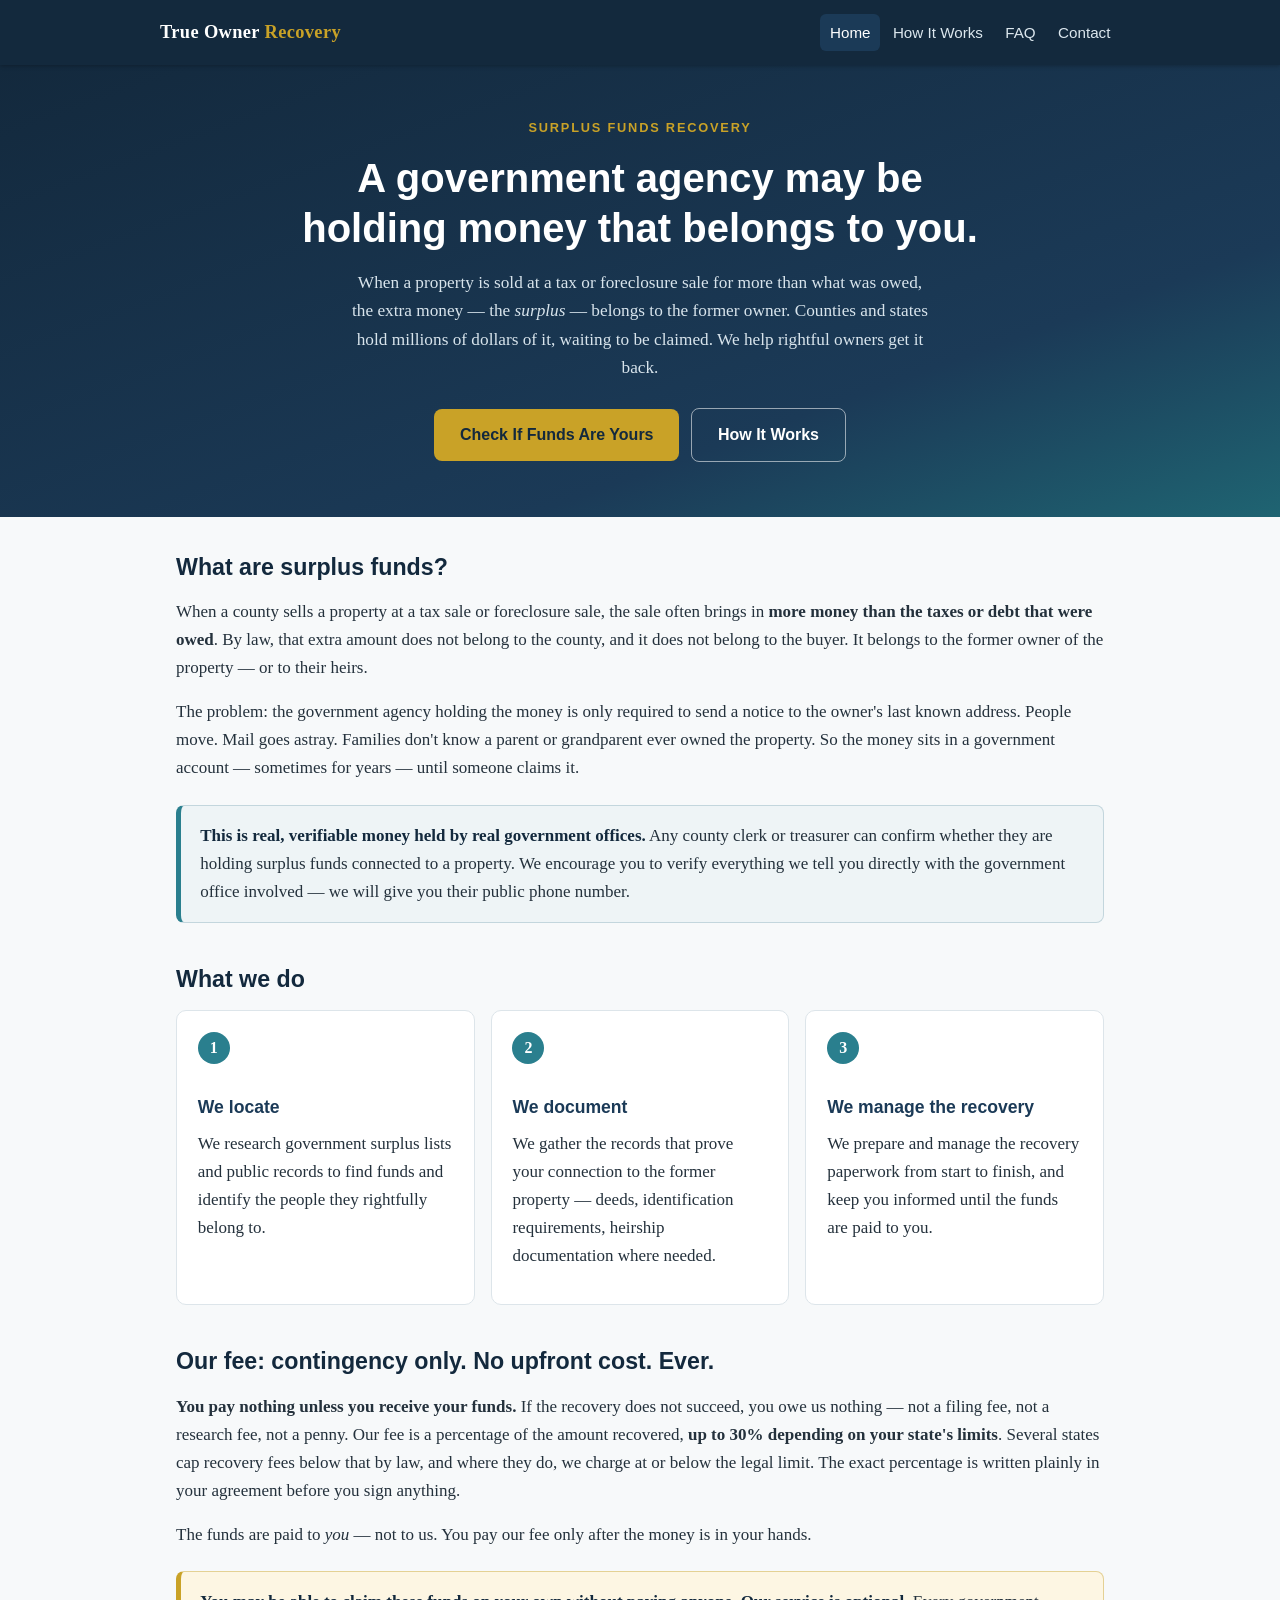
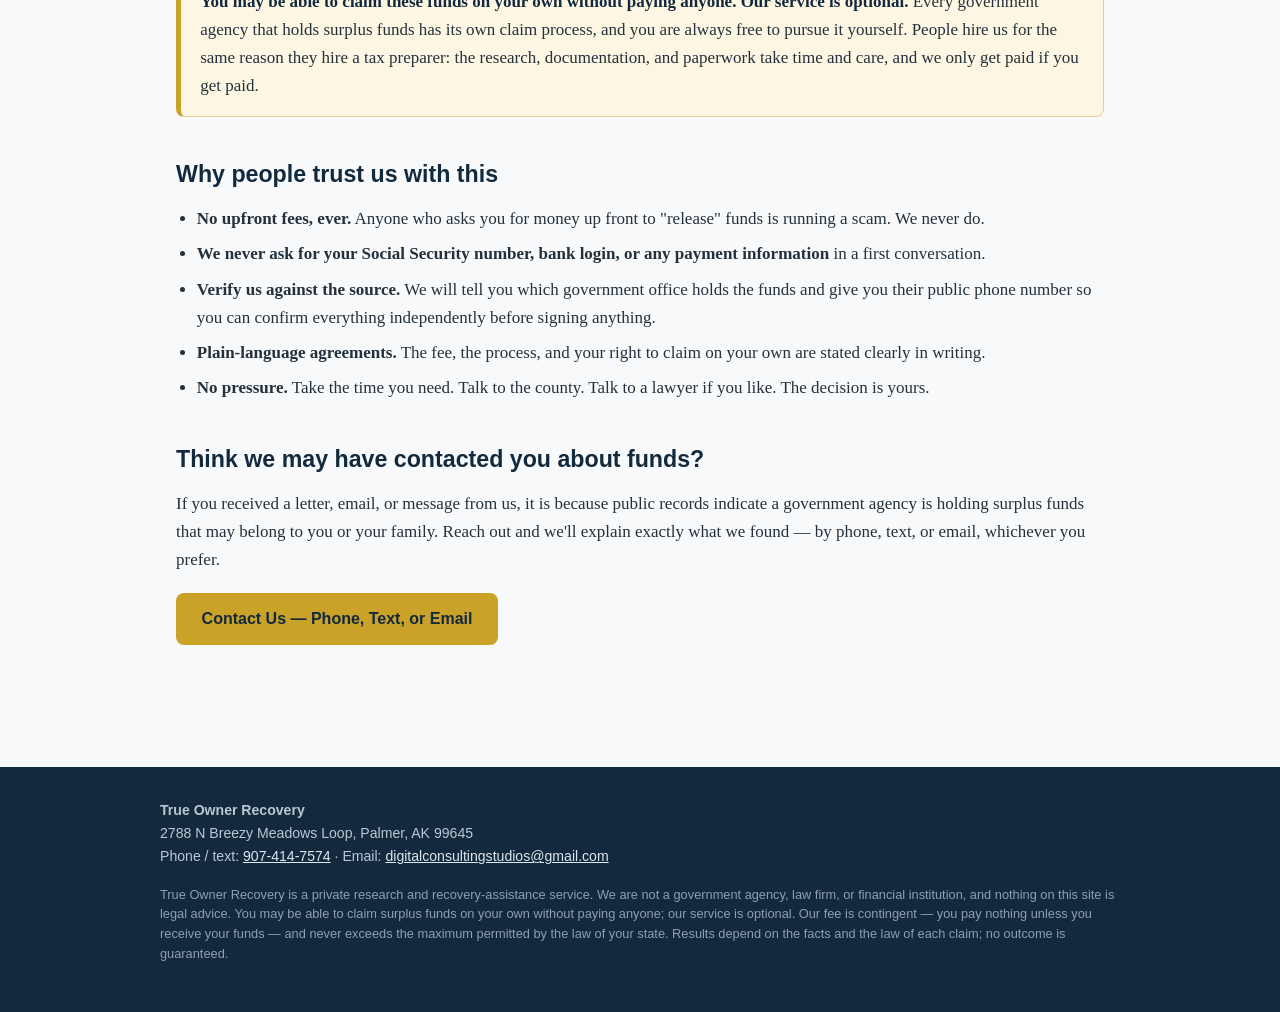
==== index.html @ d7da0752 "True Owner Recovery - initial site" ====
<!DOCTYPE html>
<html lang="en">
<head>
<meta charset="UTF-8">
<meta name="viewport" content="width=device-width, initial-scale=1.0">
<title>True Owner Recovery — Government-Held Surplus Funds, Returned to Their True Owners</title>
<meta name="description" content="Government agencies may be holding surplus funds from the sale of your former property. We locate, document, and manage the recovery paperwork. No upfront cost — you pay nothing unless you receive your funds.">
<link rel="stylesheet" href="styles.css">
</head>
<body>

<header class="site">
  <div class="nav-inner">
    <a class="logo" href="index.html">True Owner <span>Recovery</span></a>
    <nav class="main" aria-label="Main navigation">
      <a href="index.html" aria-current="page">Home</a>
      <a href="how-it-works.html">How It Works</a>
      <a href="faq.html">FAQ</a>
      <a href="contact.html">Contact</a>
    </nav>
  </div>
</header>

<div class="hero">
  <div class="inner">
    <span class="eyebrow">Surplus Funds Recovery</span>
    <h1>A government agency may be holding money that belongs to you.</h1>
    <p class="lead">When a property is sold at a tax or foreclosure sale for more than
    what was owed, the extra money — the <em>surplus</em> — belongs to the former owner.
    Counties and states hold millions of dollars of it, waiting to be claimed. We help
    rightful owners get it back.</p>
    <a class="btn" href="contact.html">Check If Funds Are Yours</a>
    <a class="btn ghost" href="how-it-works.html">How It Works</a>
  </div>
</div>

<main>
  <section>
    <h2>What are surplus funds?</h2>
    <p>When a county sells a property at a tax sale or foreclosure sale, the sale often
    brings in <strong>more money than the taxes or debt that were owed</strong>. By law,
    that extra amount does not belong to the county, and it does not belong to the buyer.
    It belongs to the former owner of the property — or to their heirs.</p>
    <p>The problem: the government agency holding the money is only required to send a
    notice to the owner's last known address. People move. Mail goes astray. Families
    don't know a parent or grandparent ever owned the property. So the money sits in a
    government account — sometimes for years — until someone claims it.</p>
    <div class="notice plain">
      <strong>This is real, verifiable money held by real government offices.</strong>
      Any county clerk or treasurer can confirm whether they are holding surplus funds
      connected to a property. We encourage you to verify everything we tell you directly
      with the government office involved — we will give you their public phone number.
    </div>
  </section>

  <section>
    <h2>What we do</h2>
    <div class="cards three">
      <div class="card">
        <span class="step-num">1</span>
        <h3>We locate</h3>
        <p>We research government surplus lists and public records to find funds and
        identify the people they rightfully belong to.</p>
      </div>
      <div class="card">
        <span class="step-num">2</span>
        <h3>We document</h3>
        <p>We gather the records that prove your connection to the former property —
        deeds, identification requirements, heirship documentation where needed.</p>
      </div>
      <div class="card">
        <span class="step-num">3</span>
        <h3>We manage the recovery</h3>
        <p>We prepare and manage the recovery paperwork from start to finish, and keep
        you informed until the funds are paid to you.</p>
      </div>
    </div>
  </section>

  <section>
    <h2>Our fee: contingency only. No upfront cost. Ever.</h2>
    <p><strong>You pay nothing unless you receive your funds.</strong> If the recovery
    does not succeed, you owe us nothing — not a filing fee, not a research fee, not a
    penny. Our fee is a percentage of the amount recovered, <strong>up to 30% depending
    on your state's limits</strong>. Several states cap recovery fees below that by law,
    and where they do, we charge at or below the legal limit. The exact percentage is
    written plainly in your agreement before you sign anything.</p>
    <p>The funds are paid to <em>you</em> — not to us. You pay our fee only after the
    money is in your hands.</p>
    <div class="notice">
      <strong>You may be able to claim these funds on your own without paying anyone.
      Our service is optional.</strong> Every government agency that holds surplus funds
      has its own claim process, and you are always free to pursue it yourself. People
      hire us for the same reason they hire a tax preparer: the research, documentation,
      and paperwork take time and care, and we only get paid if you get paid.
    </div>
  </section>

  <section>
    <h2>Why people trust us with this</h2>
    <ul>
      <li><strong>No upfront fees, ever.</strong> Anyone who asks you for money up front
      to "release" funds is running a scam. We never do.</li>
      <li><strong>We never ask for your Social Security number, bank login, or any payment
      information</strong> in a first conversation.</li>
      <li><strong>Verify us against the source.</strong> We will tell you which government
      office holds the funds and give you their public phone number so you can confirm
      everything independently before signing anything.</li>
      <li><strong>Plain-language agreements.</strong> The fee, the process, and your right
      to claim on your own are stated clearly in writing.</li>
      <li><strong>No pressure.</strong> Take the time you need. Talk to the county. Talk
      to a lawyer if you like. The decision is yours.</li>
    </ul>
  </section>

  <section>
    <h2>Think we may have contacted you about funds?</h2>
    <p>If you received a letter, email, or message from us, it is because public records
    indicate a government agency is holding surplus funds that may belong to you or your
    family. Reach out and we'll explain exactly what we found — by phone, text, or email,
    whichever you prefer.</p>
    <p style="margin-top:1.2rem">
      <a class="btn" href="contact.html">Contact Us — Phone, Text, or Email</a>
    </p>
  </section>
</main>

<footer class="site">
  <div class="inner">
    <p><strong>True Owner Recovery</strong><br>
    2788 N Breezy Meadows Loop, Palmer, AK 99645<br>
    Phone / text: <a href="tel:+19074147574">907-414-7574</a> ·
    Email: <a href="mailto:digitalconsultingstudios@gmail.com">digitalconsultingstudios@gmail.com</a></p>
    <p class="fine">
      True Owner Recovery is a private research and recovery-assistance service. We are
      not a government agency, law firm, or financial institution, and nothing on this
      site is legal advice. You may be able to claim surplus funds on your own without
      paying anyone; our service is optional. Our fee is contingent — you pay nothing
      unless you receive your funds — and never exceeds the maximum permitted by the law
      of your state. Results depend on the facts and the law of each claim; no outcome
      is guaranteed.
    </p>
  </div>
</footer>

</body>
</html>
---- styles.css ----
/* True Owner Recovery — mobile-first stylesheet */
:root{
  --navy:#13293d;
  --navy-2:#1b3a57;
  --teal:#2a7f8e;
  --teal-dark:#1f6472;
  --gold:#c9a227;
  --ink:#24313c;
  --muted:#5b6b78;
  --bg:#f7f9fa;
  --card:#ffffff;
  --line:#dde5ea;
  --radius:10px;
}
*{box-sizing:border-box;margin:0;padding:0}
html{scroll-behavior:smooth}
body{
  font-family:Georgia,"Times New Roman",serif;
  color:var(--ink);
  background:var(--bg);
  line-height:1.65;
  font-size:17px;
}
h1,h2,h3,.btn,nav,.eyebrow,.badge,footer{
  font-family:-apple-system,BlinkMacSystemFont,"Segoe UI",Roboto,Helvetica,Arial,sans-serif;
}
img{max-width:100%}
a{color:var(--teal-dark)}

/* header / nav */
header.site{
  background:var(--navy);
  color:#fff;
  padding:0.9rem 1rem;
  position:sticky;top:0;z-index:20;
  box-shadow:0 1px 4px rgba(0,0,0,.25);
}
.nav-inner{max-width:960px;margin:0 auto;display:flex;flex-wrap:wrap;align-items:center;gap:.6rem 1.2rem;justify-content:space-between}
.logo{font-weight:700;font-size:1.15rem;color:#fff;text-decoration:none;letter-spacing:.02em}
.logo span{color:var(--gold)}
nav.main{display:flex;flex-wrap:wrap;gap:.2rem}
nav.main a{
  color:#dce7ee;text-decoration:none;font-size:.95rem;
  padding:.35rem .6rem;border-radius:6px;
}
nav.main a:hover,nav.main a[aria-current="page"]{background:var(--navy-2);color:#fff}

/* hero */
.hero{
  background:linear-gradient(160deg,var(--navy) 0%,var(--navy-2) 70%,var(--teal-dark) 100%);
  color:#fff;
  padding:3rem 1rem 3.4rem;
  text-align:center;
}
.hero .inner{max-width:720px;margin:0 auto}
.eyebrow{
  display:inline-block;font-size:.8rem;letter-spacing:.14em;text-transform:uppercase;
  color:var(--gold);font-weight:600;margin-bottom:.9rem;
}
.hero h1{font-size:1.9rem;line-height:1.25;margin-bottom:1rem;font-weight:700}
.hero p.lead{font-size:1.08rem;color:#d8e4ec;max-width:580px;margin:0 auto 1.6rem}
.btn{
  display:inline-block;background:var(--gold);color:var(--navy);
  font-weight:700;text-decoration:none;
  padding:.8rem 1.6rem;border-radius:8px;font-size:1rem;
  border:none;cursor:pointer;
}
.btn:hover{filter:brightness(1.07)}
.btn.ghost{background:transparent;color:#fff;border:1.5px solid rgba(255,255,255,.55);margin-left:.5rem}
.btn.ghost:hover{border-color:#fff;filter:none}

/* layout */
main{max-width:960px;margin:0 auto;padding:2.2rem 1rem 3rem}
section{margin-bottom:2.6rem}
h2{color:var(--navy);font-size:1.45rem;margin-bottom:1rem;line-height:1.3}
h3{color:var(--navy-2);font-size:1.1rem;margin:1.2rem 0 .5rem}
p{margin-bottom:1rem}
ul,ol{margin:0 0 1rem 1.3rem}
li{margin-bottom:.45rem}

.cards{display:grid;grid-template-columns:1fr;gap:1rem}
.card{
  background:var(--card);border:1px solid var(--line);border-radius:var(--radius);
  padding:1.3rem 1.3rem 1.1rem;
}
.card .step-num{
  display:inline-flex;align-items:center;justify-content:center;
  width:2rem;height:2rem;border-radius:50%;
  background:var(--teal);color:#fff;font-weight:700;font-size:1rem;
  font-family:inherit;margin-bottom:.6rem;
}

/* notice / disclaimer boxes */
.notice{
  background:#fdf6e3;border:1px solid #e4d194;border-left:5px solid var(--gold);
  border-radius:8px;padding:1rem 1.2rem;margin:1.4rem 0;
}
.notice strong{color:var(--navy)}
.notice.plain{background:#eef4f6;border-color:#c3d6dd;border-left-color:var(--teal)}

/* contact block */
.contact-grid{display:grid;grid-template-columns:1fr;gap:1rem;margin-top:1rem}
.contact-card{
  background:var(--card);border:1px solid var(--line);border-radius:var(--radius);
  padding:1.2rem;text-align:center;
}
.contact-card .label{font-size:.8rem;text-transform:uppercase;letter-spacing:.1em;color:var(--muted);font-family:-apple-system,"Segoe UI",sans-serif}
.contact-card .value{font-size:1.15rem;font-weight:700;color:var(--navy);word-break:break-word}
.contact-card .value a{color:var(--navy);text-decoration:none}
.contact-card .value a:hover{color:var(--teal-dark)}

/* FAQ */
details{
  background:var(--card);border:1px solid var(--line);border-radius:8px;
  padding:.9rem 1.1rem;margin-bottom:.7rem;
}
details summary{
  cursor:pointer;font-weight:700;color:var(--navy);
  font-family:-apple-system,"Segoe UI",sans-serif;font-size:1rem;
}
details[open] summary{margin-bottom:.6rem}

/* footer */
footer.site{
  background:var(--navy);color:#b9c8d3;font-size:.88rem;
  padding:2rem 1rem;margin-top:2rem;
}
footer.site .inner{max-width:960px;margin:0 auto}
footer.site a{color:#dce7ee}
footer.site .fine{margin-top:1rem;font-size:.8rem;color:#8da0ae;line-height:1.55}

@media(min-width:640px){
  .hero h1{font-size:2.5rem}
  .cards.three{grid-template-columns:repeat(3,1fr)}
  .cards.two{grid-template-columns:repeat(2,1fr)}
  .contact-grid{grid-template-columns:repeat(3,1fr)}
}
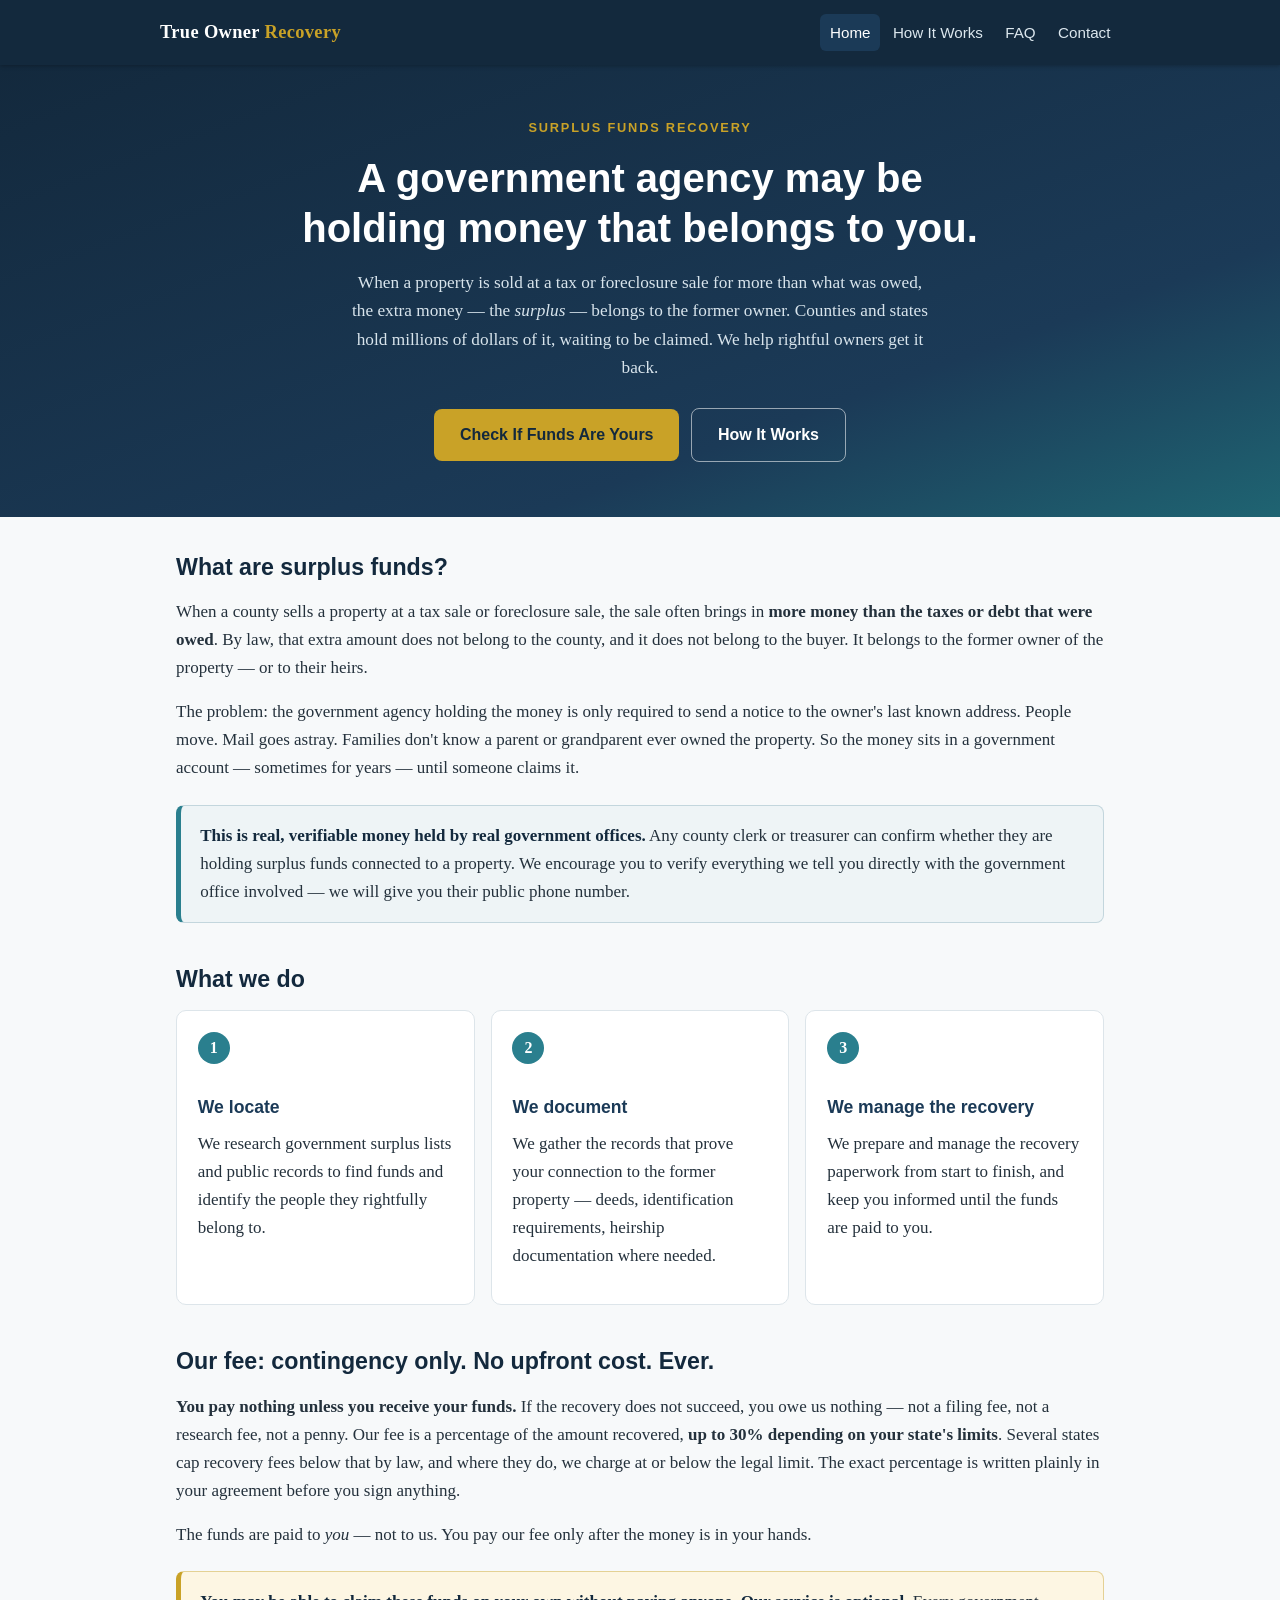
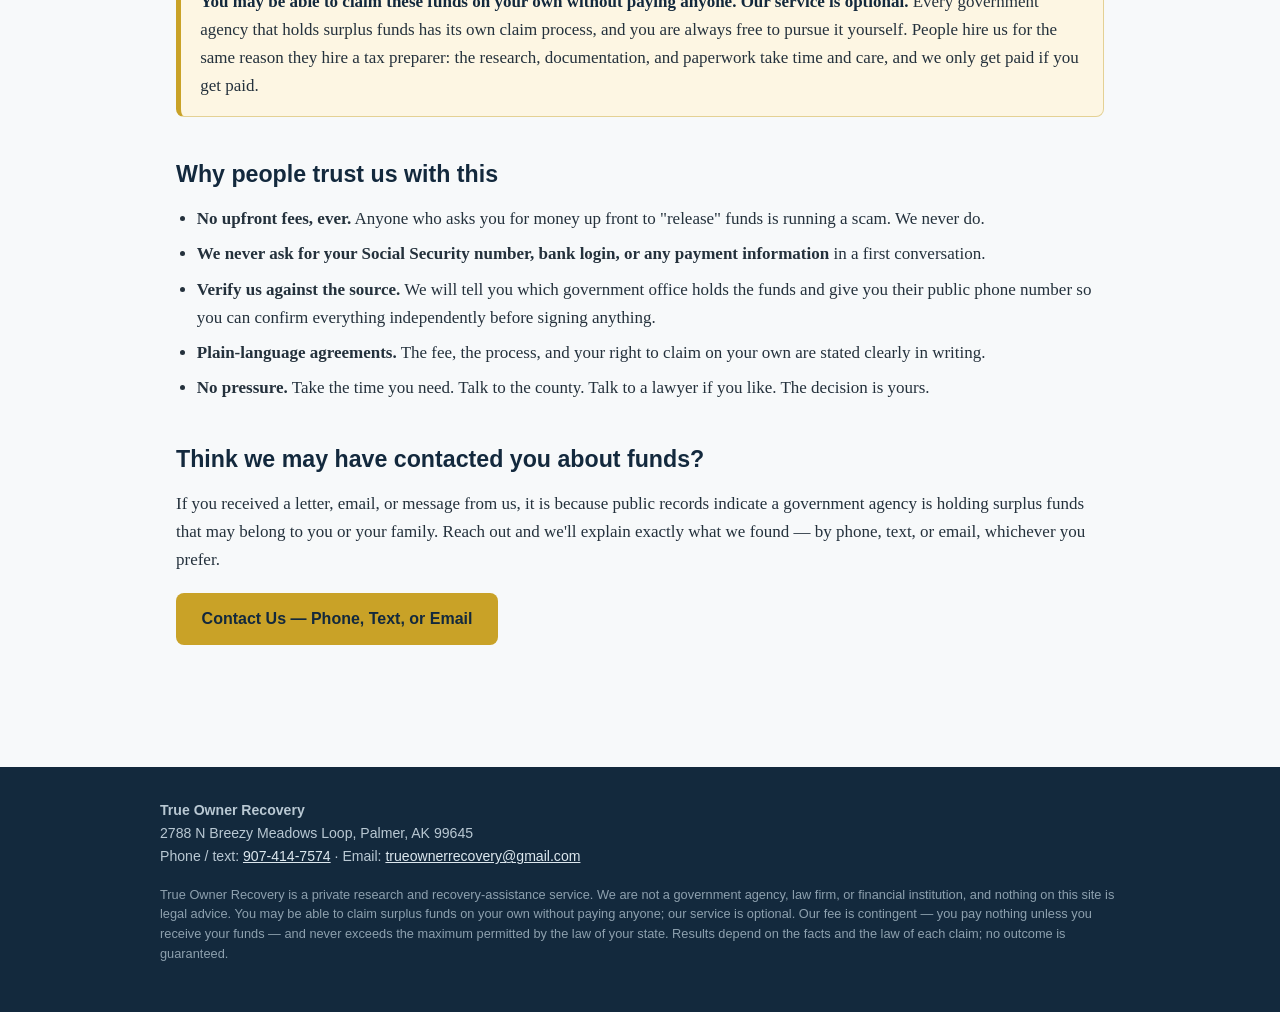
==== commit d4758bf6: "contact email -> trueownerrecovery@gmail.com" ====
--- a/index.html
+++ b/index.html
@@ -130,7 +130,7 @@
     <p><strong>True Owner Recovery</strong><br>
     2788 N Breezy Meadows Loop, Palmer, AK 99645<br>
     Phone / text: <a href="tel:+19074147574">907-414-7574</a> ·
-    Email: <a href="mailto:digitalconsultingstudios@gmail.com">digitalconsultingstudios@gmail.com</a></p>
+    Email: <a href="mailto:trueownerrecovery@gmail.com">trueownerrecovery@gmail.com</a></p>
     <p class="fine">
       True Owner Recovery is a private research and recovery-assistance service. We are
       not a government agency, law firm, or financial institution, and nothing on this
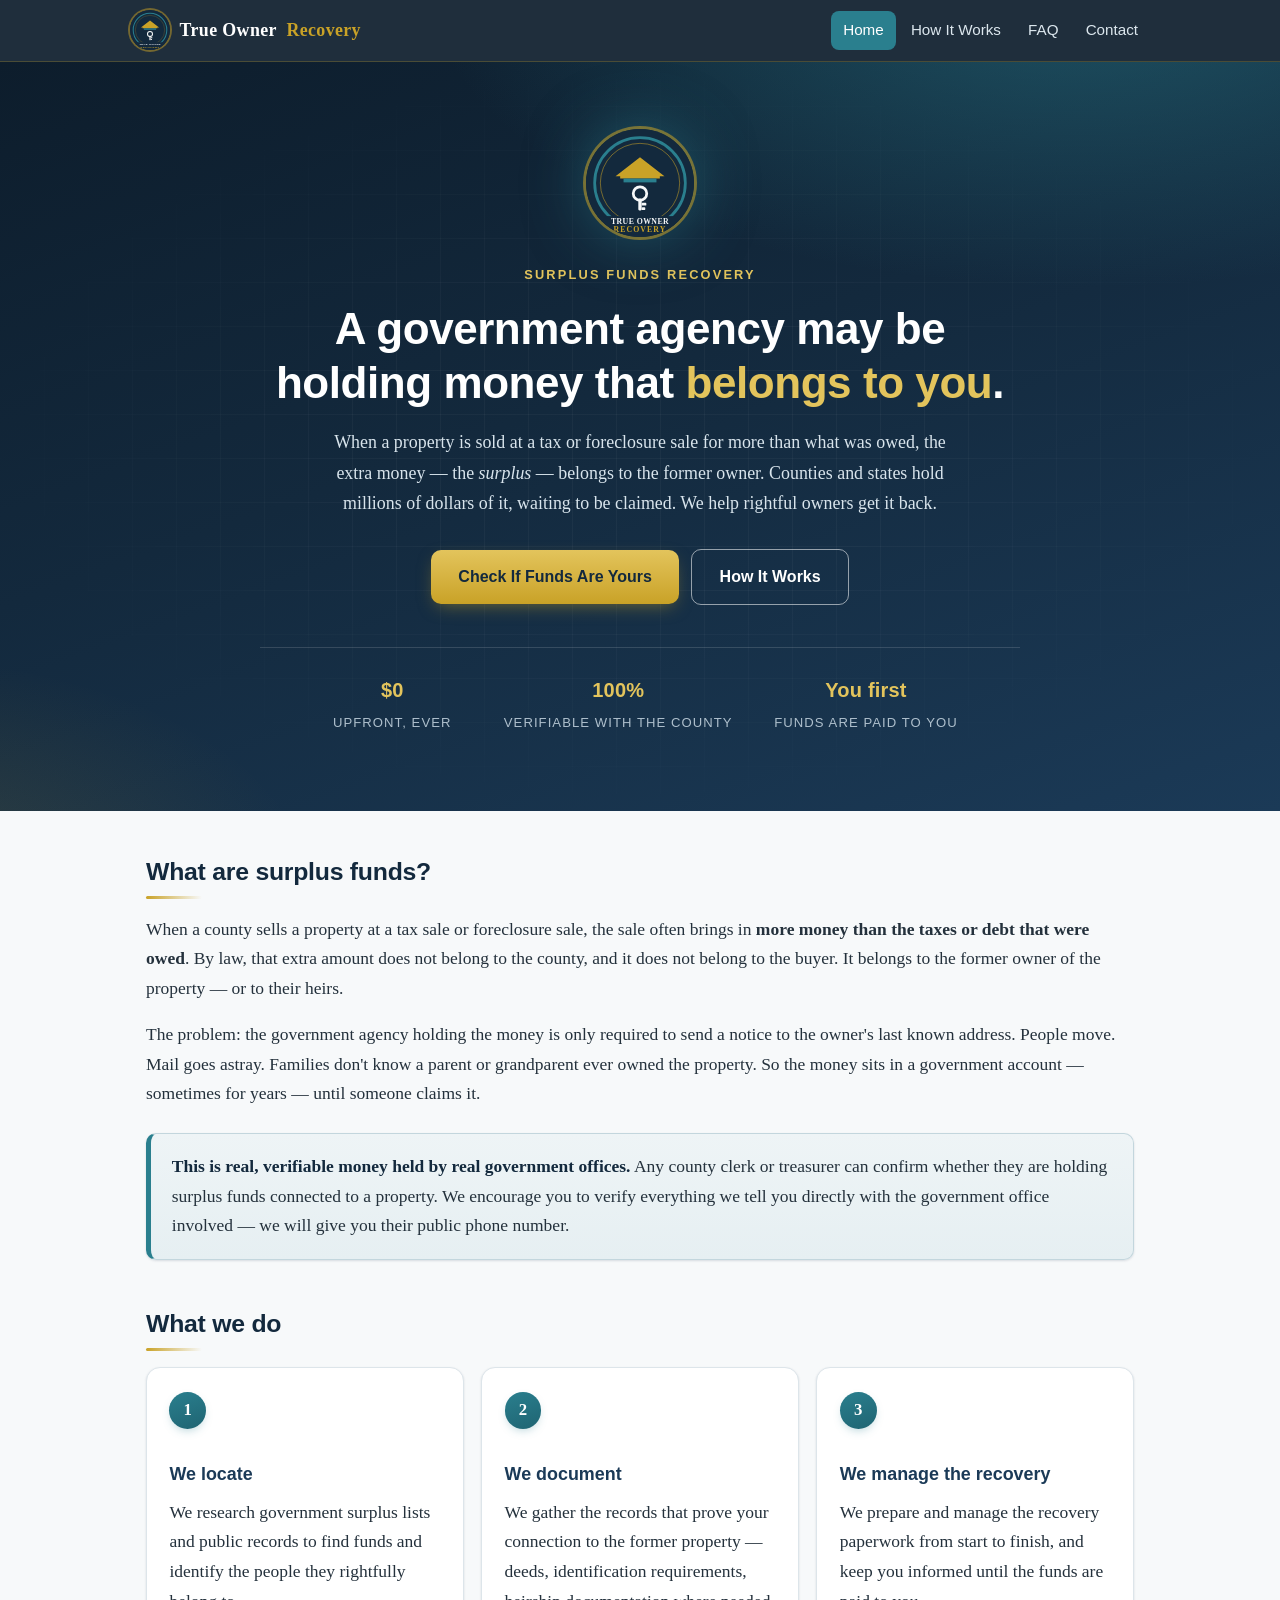
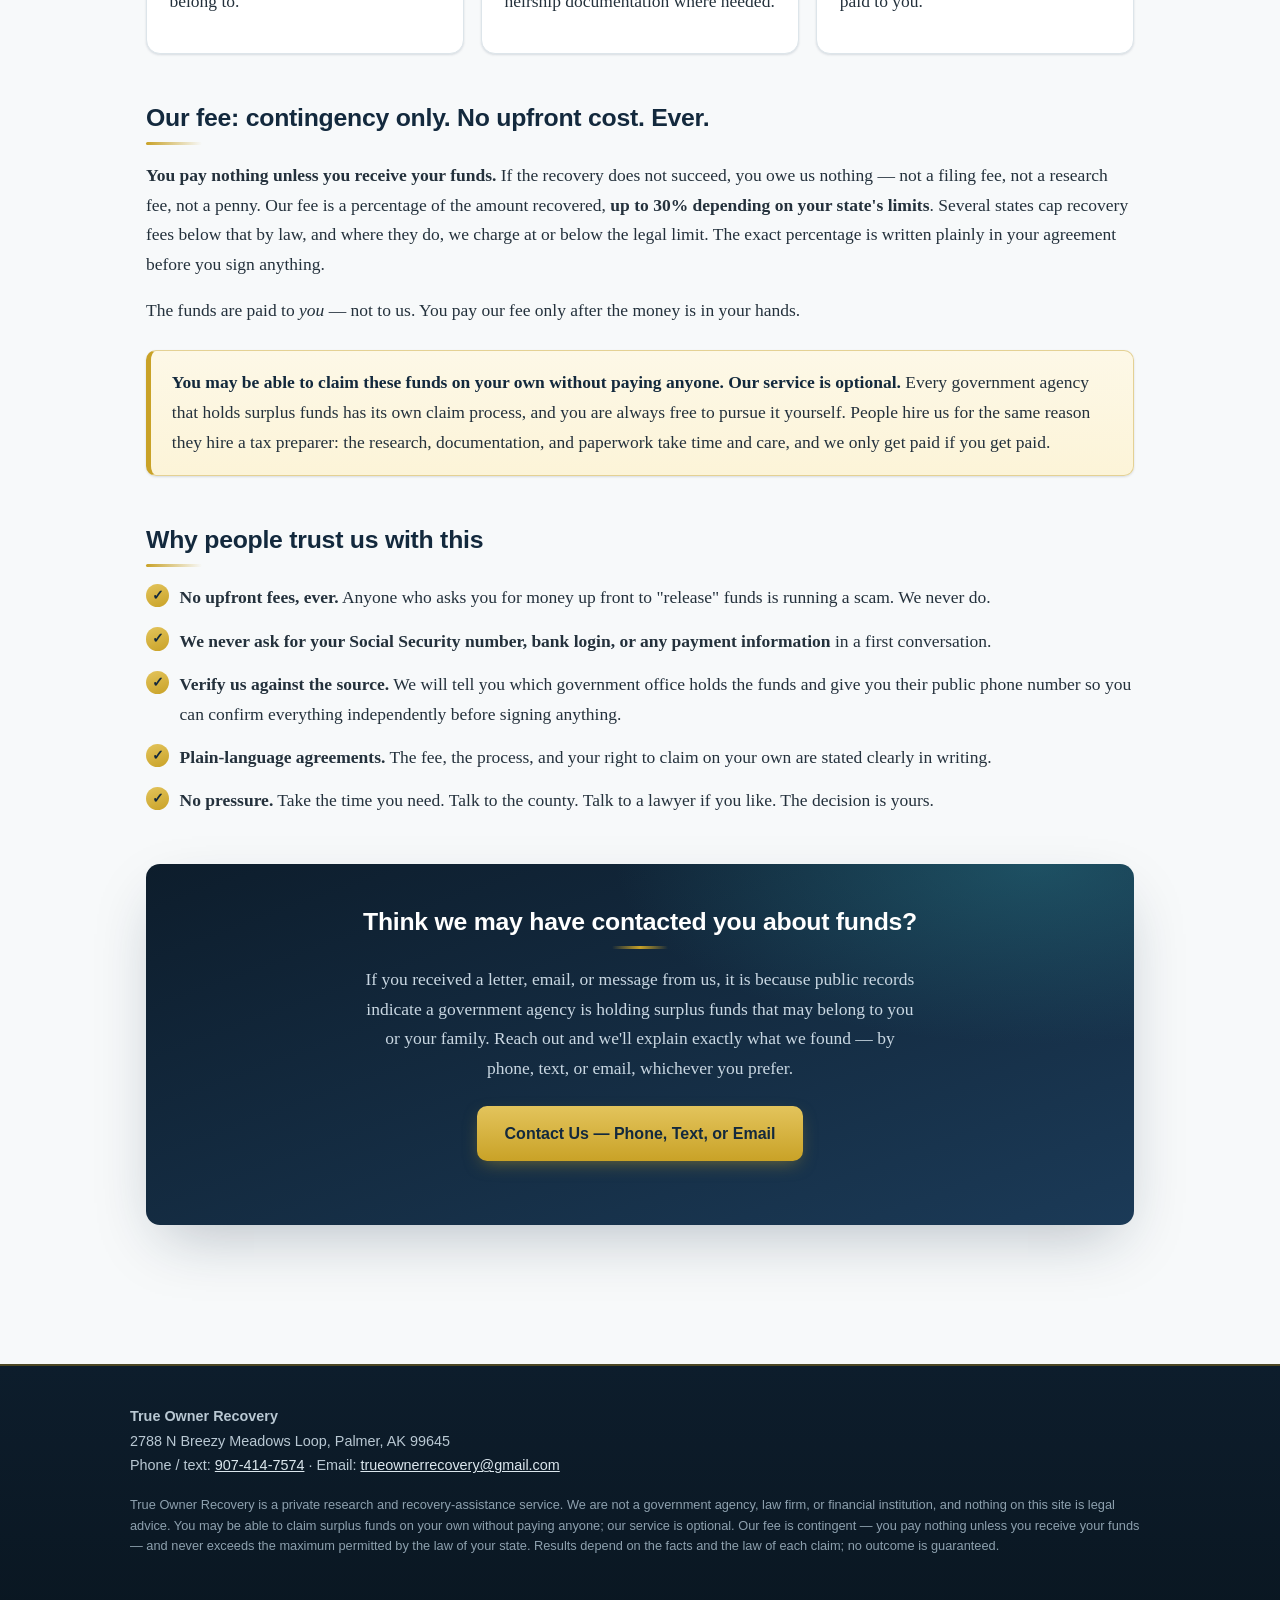
==== commit ee536b6e: "v2 design: brand logo, premium hero, stat strip, trust checklist, CTA band, scroll reveals" ====
--- a/index.html
+++ b/index.html
@@ -5,13 +5,15 @@
 <meta name="viewport" content="width=device-width, initial-scale=1.0">
 <title>True Owner Recovery — Government-Held Surplus Funds, Returned to Their True Owners</title>
 <meta name="description" content="Government agencies may be holding surplus funds from the sale of your former property. We locate, document, and manage the recovery paperwork. No upfront cost — you pay nothing unless you receive your funds.">
+<link rel="icon" type="image/svg+xml" href="assets/logo.svg">
+<meta name="theme-color" content="#13293d">
 <link rel="stylesheet" href="styles.css">
 </head>
 <body>
 
 <header class="site">
   <div class="nav-inner">
-    <a class="logo" href="index.html">True Owner <span>Recovery</span></a>
+    <a class="logo" href="index.html"><img src="assets/logo.svg" alt="True Owner Recovery logo">True Owner <span>Recovery</span></a>
     <nav class="main" aria-label="Main navigation">
       <a href="index.html" aria-current="page">Home</a>
       <a href="how-it-works.html">How It Works</a>
@@ -23,14 +25,20 @@
 
 <div class="hero">
   <div class="inner">
+    <img class="hero-badge" src="assets/logo.svg" alt="">
     <span class="eyebrow">Surplus Funds Recovery</span>
-    <h1>A government agency may be holding money that belongs to you.</h1>
+    <h1>A government agency may be holding money that <em>belongs to you</em>.</h1>
     <p class="lead">When a property is sold at a tax or foreclosure sale for more than
     what was owed, the extra money — the <em>surplus</em> — belongs to the former owner.
     Counties and states hold millions of dollars of it, waiting to be claimed. We help
     rightful owners get it back.</p>
     <a class="btn" href="contact.html">Check If Funds Are Yours</a>
     <a class="btn ghost" href="how-it-works.html">How It Works</a>
+    <div class="stat-strip">
+      <div class="stat"><b>$0</b><span>Upfront, ever</span></div>
+      <div class="stat"><b>100%</b><span>Verifiable with the county</span></div>
+      <div class="stat"><b>You first</b><span>Funds are paid to you</span></div>
+    </div>
   </div>
 </div>
 
@@ -98,7 +106,7 @@
 
   <section>
     <h2>Why people trust us with this</h2>
-    <ul>
+    <ul class="trust">
       <li><strong>No upfront fees, ever.</strong> Anyone who asks you for money up front
       to "release" funds is running a scam. We never do.</li>
       <li><strong>We never ask for your Social Security number, bank login, or any payment
@@ -113,7 +121,7 @@
     </ul>
   </section>
 
-  <section>
+  <section class="cta-band">
     <h2>Think we may have contacted you about funds?</h2>
     <p>If you received a letter, email, or message from us, it is because public records
     indicate a government agency is holding surplus funds that may belong to you or your
@@ -143,5 +151,16 @@
   </div>
 </footer>
 
+<script>
+document.addEventListener('DOMContentLoaded',function(){
+  var els=document.querySelectorAll('main section, .card, details');
+  els.forEach(function(e){e.classList.add('reveal')});
+  if(!('IntersectionObserver' in window)){els.forEach(function(e){e.classList.add('in')});return;}
+  var io=new IntersectionObserver(function(entries){
+    entries.forEach(function(en){if(en.isIntersecting){en.target.classList.add('in');io.unobserve(en.target);}});
+  },{threshold:.08});
+  els.forEach(function(e){io.observe(e)});
+});
+</script>
 </body>
 </html>
--- a/styles.css
+++ b/styles.css
@@ -1,16 +1,22 @@
-/* True Owner Recovery — mobile-first stylesheet */
+/* True Owner Recovery — v2 premium stylesheet (palette anchored to brand logo) */
 :root{
   --navy:#13293d;
   --navy-2:#1b3a57;
+  --navy-3:#0d1d2c;
   --teal:#2a7f8e;
   --teal-dark:#1f6472;
+  --teal-glow:rgba(42,127,142,.35);
   --gold:#c9a227;
+  --gold-light:#e3c45c;
   --ink:#24313c;
   --muted:#5b6b78;
   --bg:#f7f9fa;
   --card:#ffffff;
   --line:#dde5ea;
-  --radius:10px;
+  --radius:14px;
+  --shadow-sm:0 1px 3px rgba(19,41,61,.08),0 1px 2px rgba(19,41,61,.06);
+  --shadow-md:0 10px 30px -8px rgba(19,41,61,.18);
+  --shadow-lg:0 24px 60px -16px rgba(19,41,61,.28);
 }
 *{box-sizing:border-box;margin:0;padding:0}
 html{scroll-behavior:smooth}
@@ -18,119 +24,222 @@
   font-family:Georgia,"Times New Roman",serif;
   color:var(--ink);
   background:var(--bg);
-  line-height:1.65;
-  font-size:17px;
-}
-h1,h2,h3,.btn,nav,.eyebrow,.badge,footer{
+  line-height:1.7;
+  font-size:17.5px;
+  -webkit-font-smoothing:antialiased;
+}
+h1,h2,h3,.btn,nav,.eyebrow,.badge,footer,.stat,.label{
   font-family:-apple-system,BlinkMacSystemFont,"Segoe UI",Roboto,Helvetica,Arial,sans-serif;
 }
 img{max-width:100%}
 a{color:var(--teal-dark)}
-
-/* header / nav */
+::selection{background:var(--gold);color:var(--navy)}
+
+/* ---------- header / nav ---------- */
 header.site{
-  background:var(--navy);
+  background:rgba(13,29,44,.92);
+  backdrop-filter:blur(10px);
+  -webkit-backdrop-filter:blur(10px);
   color:#fff;
-  padding:0.9rem 1rem;
-  position:sticky;top:0;z-index:20;
-  box-shadow:0 1px 4px rgba(0,0,0,.25);
-}
-.nav-inner{max-width:960px;margin:0 auto;display:flex;flex-wrap:wrap;align-items:center;gap:.6rem 1.2rem;justify-content:space-between}
-.logo{font-weight:700;font-size:1.15rem;color:#fff;text-decoration:none;letter-spacing:.02em}
+  padding:.65rem 1rem;
+  position:sticky;top:0;z-index:40;
+  border-bottom:1px solid rgba(201,162,39,.25);
+}
+.nav-inner{max-width:1020px;margin:0 auto;display:flex;flex-wrap:wrap;align-items:center;gap:.6rem 1.2rem;justify-content:space-between}
+.logo{display:flex;align-items:center;gap:.6rem;font-weight:700;font-size:1.12rem;color:#fff;text-decoration:none;letter-spacing:.02em}
+.logo img{width:40px;height:40px;border-radius:50%;box-shadow:0 0 0 2px rgba(201,162,39,.5)}
 .logo span{color:var(--gold)}
 nav.main{display:flex;flex-wrap:wrap;gap:.2rem}
 nav.main a{
-  color:#dce7ee;text-decoration:none;font-size:.95rem;
-  padding:.35rem .6rem;border-radius:6px;
-}
-nav.main a:hover,nav.main a[aria-current="page"]{background:var(--navy-2);color:#fff}
-
-/* hero */
+  color:#dce7ee;text-decoration:none;font-size:.95rem;font-weight:500;
+  padding:.4rem .75rem;border-radius:8px;
+  transition:background .2s,color .2s;
+}
+nav.main a:hover{background:rgba(42,127,142,.35);color:#fff}
+nav.main a[aria-current="page"]{background:var(--teal);color:#fff}
+
+/* ---------- hero ---------- */
 .hero{
-  background:linear-gradient(160deg,var(--navy) 0%,var(--navy-2) 70%,var(--teal-dark) 100%);
+  position:relative;
+  background:
+    radial-gradient(1100px 500px at 85% -10%,rgba(42,127,142,.5),transparent 60%),
+    radial-gradient(800px 420px at -10% 110%,rgba(201,162,39,.16),transparent 55%),
+    linear-gradient(160deg,var(--navy-3) 0%,var(--navy) 45%,var(--navy-2) 100%);
   color:#fff;
-  padding:3rem 1rem 3.4rem;
+  padding:4.2rem 1rem 4.6rem;
   text-align:center;
-}
-.hero .inner{max-width:720px;margin:0 auto}
+  overflow:hidden;
+}
+.hero::after{ /* faint grid texture */
+  content:"";position:absolute;inset:0;pointer-events:none;
+  background-image:linear-gradient(rgba(255,255,255,.035) 1px,transparent 1px),
+                   linear-gradient(90deg,rgba(255,255,255,.035) 1px,transparent 1px);
+  background-size:44px 44px;
+  mask-image:radial-gradient(ellipse at center,black 30%,transparent 75%);
+  -webkit-mask-image:radial-gradient(ellipse at center,black 30%,transparent 75%);
+}
+.hero .inner{position:relative;max-width:760px;margin:0 auto;z-index:1}
+.hero-badge{width:108px;height:108px;border-radius:50%;margin:0 auto 1.4rem;display:block;
+  box-shadow:0 0 0 3px rgba(201,162,39,.55),0 0 60px rgba(42,127,142,.55);
+  animation:badgeIn 1s cubic-bezier(.2,.7,.3,1.2) both}
+@keyframes badgeIn{from{opacity:0;transform:scale(.6) translateY(14px)}to{opacity:1;transform:none}}
 .eyebrow{
-  display:inline-block;font-size:.8rem;letter-spacing:.14em;text-transform:uppercase;
-  color:var(--gold);font-weight:600;margin-bottom:.9rem;
-}
-.hero h1{font-size:1.9rem;line-height:1.25;margin-bottom:1rem;font-weight:700}
-.hero p.lead{font-size:1.08rem;color:#d8e4ec;max-width:580px;margin:0 auto 1.6rem}
+  display:inline-block;font-size:.8rem;letter-spacing:.17em;text-transform:uppercase;
+  color:var(--gold-light);font-weight:600;margin-bottom:1rem;
+}
+.hero h1{font-size:2.05rem;line-height:1.22;margin-bottom:1.1rem;font-weight:800;letter-spacing:-.01em}
+.hero h1 em{font-style:normal;color:var(--gold-light)}
+.hero p.lead{font-size:1.12rem;color:#d8e4ec;max-width:620px;margin:0 auto 1.9rem}
 .btn{
-  display:inline-block;background:var(--gold);color:var(--navy);
-  font-weight:700;text-decoration:none;
-  padding:.8rem 1.6rem;border-radius:8px;font-size:1rem;
+  display:inline-block;background:linear-gradient(180deg,var(--gold-light),var(--gold));
+  color:var(--navy);font-weight:700;text-decoration:none;
+  padding:.85rem 1.7rem;border-radius:10px;font-size:1rem;
   border:none;cursor:pointer;
-}
-.btn:hover{filter:brightness(1.07)}
-.btn.ghost{background:transparent;color:#fff;border:1.5px solid rgba(255,255,255,.55);margin-left:.5rem}
-.btn.ghost:hover{border-color:#fff;filter:none}
-
-/* layout */
-main{max-width:960px;margin:0 auto;padding:2.2rem 1rem 3rem}
-section{margin-bottom:2.6rem}
-h2{color:var(--navy);font-size:1.45rem;margin-bottom:1rem;line-height:1.3}
-h3{color:var(--navy-2);font-size:1.1rem;margin:1.2rem 0 .5rem}
+  box-shadow:0 6px 18px -6px rgba(201,162,39,.55);
+  transition:transform .18s,box-shadow .18s,filter .18s;
+}
+.btn:hover{transform:translateY(-2px);box-shadow:0 10px 24px -6px rgba(201,162,39,.65);filter:brightness(1.04)}
+.btn.ghost{background:transparent;color:#fff;border:1.5px solid rgba(255,255,255,.55);margin-left:.5rem;box-shadow:none}
+.btn.ghost:hover{border-color:var(--gold-light);color:var(--gold-light);transform:translateY(-2px)}
+
+/* stat strip under hero */
+.stat-strip{
+  position:relative;z-index:1;
+  display:flex;flex-wrap:wrap;justify-content:center;gap:.8rem 2.6rem;
+  margin-top:2.6rem;padding-top:1.6rem;
+  border-top:1px solid rgba(255,255,255,.14);
+}
+.stat{min-width:140px}
+.stat b{display:block;font-size:1.25rem;color:var(--gold-light);font-weight:800;letter-spacing:.01em}
+.stat span{font-size:.82rem;color:#aebfcc;text-transform:uppercase;letter-spacing:.08em}
+
+/* ---------- layout ---------- */
+main{max-width:1020px;margin:0 auto;padding:2.8rem 1rem 3.2rem}
+section{margin-bottom:3rem}
+h2{color:var(--navy);font-size:1.55rem;margin-bottom:1rem;line-height:1.3;letter-spacing:-.01em}
+h2::after{content:"";display:block;width:56px;height:3px;margin-top:.5rem;border-radius:2px;
+  background:linear-gradient(90deg,var(--gold),transparent)}
+h3{color:var(--navy-2);font-size:1.12rem;margin:1.2rem 0 .5rem}
 p{margin-bottom:1rem}
 ul,ol{margin:0 0 1rem 1.3rem}
-li{margin-bottom:.45rem}
-
-.cards{display:grid;grid-template-columns:1fr;gap:1rem}
+li{margin-bottom:.5rem}
+
+/* reveal on scroll */
+.reveal{opacity:0;transform:translateY(22px);transition:opacity .7s ease,transform .7s cubic-bezier(.2,.7,.3,1)}
+.reveal.in{opacity:1;transform:none}
+@media (prefers-reduced-motion:reduce){
+  .reveal{opacity:1;transform:none;transition:none}
+  .hero-badge{animation:none}
+}
+
+/* ---------- cards ---------- */
+.cards{display:grid;grid-template-columns:1fr;gap:1.1rem}
 .card{
+  position:relative;
   background:var(--card);border:1px solid var(--line);border-radius:var(--radius);
-  padding:1.3rem 1.3rem 1.1rem;
-}
+  padding:1.5rem 1.4rem 1.25rem;
+  box-shadow:var(--shadow-sm);
+  transition:transform .22s,box-shadow .22s,border-color .22s;
+  overflow:hidden;
+}
+.card::before{content:"";position:absolute;top:0;left:0;right:0;height:3px;
+  background:linear-gradient(90deg,var(--teal),var(--gold));opacity:0;transition:opacity .22s}
+.card:hover{transform:translateY(-4px);box-shadow:var(--shadow-md);border-color:#cdd9e0}
+.card:hover::before{opacity:1}
 .card .step-num{
   display:inline-flex;align-items:center;justify-content:center;
-  width:2rem;height:2rem;border-radius:50%;
-  background:var(--teal);color:#fff;font-weight:700;font-size:1rem;
-  font-family:inherit;margin-bottom:.6rem;
-}
-
-/* notice / disclaimer boxes */
+  width:2.3rem;height:2.3rem;border-radius:50%;
+  background:linear-gradient(160deg,var(--teal),var(--teal-dark));color:#fff;font-weight:700;font-size:1.05rem;
+  font-family:inherit;margin-bottom:.7rem;
+  box-shadow:0 4px 10px -3px var(--teal-glow);
+}
+
+/* ---------- notice / disclaimer boxes ---------- */
 .notice{
-  background:#fdf6e3;border:1px solid #e4d194;border-left:5px solid var(--gold);
-  border-radius:8px;padding:1rem 1.2rem;margin:1.4rem 0;
+  background:linear-gradient(180deg,#fdf8e7,#fcf4d8);
+  border:1px solid #e4d194;border-left:5px solid var(--gold);
+  border-radius:10px;padding:1.1rem 1.3rem;margin:1.5rem 0;
+  box-shadow:var(--shadow-sm);
 }
 .notice strong{color:var(--navy)}
-.notice.plain{background:#eef4f6;border-color:#c3d6dd;border-left-color:var(--teal)}
-
-/* contact block */
-.contact-grid{display:grid;grid-template-columns:1fr;gap:1rem;margin-top:1rem}
+.notice.plain{background:linear-gradient(180deg,#eef4f6,#e6eff2);border-color:#c3d6dd;border-left-color:var(--teal)}
+
+/* trust list */
+ul.trust{list-style:none;margin-left:0}
+ul.trust li{
+  position:relative;padding-left:2.1rem;margin-bottom:.85rem;
+}
+ul.trust li::before{
+  content:"✓";position:absolute;left:0;top:.05rem;
+  width:1.45rem;height:1.45rem;border-radius:50%;
+  display:flex;align-items:center;justify-content:center;
+  background:linear-gradient(160deg,var(--gold-light),var(--gold));color:var(--navy);
+  font-weight:700;font-size:.85rem;
+  font-family:-apple-system,"Segoe UI",sans-serif;
+}
+
+/* ---------- contact block ---------- */
+.contact-grid{display:grid;grid-template-columns:1fr;gap:1.1rem;margin-top:1.2rem}
 .contact-card{
   background:var(--card);border:1px solid var(--line);border-radius:var(--radius);
-  padding:1.2rem;text-align:center;
-}
-.contact-card .label{font-size:.8rem;text-transform:uppercase;letter-spacing:.1em;color:var(--muted);font-family:-apple-system,"Segoe UI",sans-serif}
-.contact-card .value{font-size:1.15rem;font-weight:700;color:var(--navy);word-break:break-word}
-.contact-card .value a{color:var(--navy);text-decoration:none}
+  padding:1.45rem 1.2rem;text-align:center;
+  box-shadow:var(--shadow-sm);
+  transition:transform .22s,box-shadow .22s;
+}
+.contact-card:hover{transform:translateY(-3px);box-shadow:var(--shadow-md)}
+.contact-card .label{font-size:.78rem;text-transform:uppercase;letter-spacing:.12em;color:var(--muted)}
+.contact-card .value{font-size:1.18rem;font-weight:700;color:var(--navy);word-break:break-word}
+.contact-card .value a{color:var(--navy);text-decoration:none;transition:color .2s}
 .contact-card .value a:hover{color:var(--teal-dark)}
 
-/* FAQ */
+/* ---------- FAQ ---------- */
 details{
-  background:var(--card);border:1px solid var(--line);border-radius:8px;
-  padding:.9rem 1.1rem;margin-bottom:.7rem;
-}
+  background:var(--card);border:1px solid var(--line);border-radius:10px;
+  padding:1rem 1.2rem;margin-bottom:.75rem;
+  box-shadow:var(--shadow-sm);
+  transition:box-shadow .2s,border-color .2s;
+}
+details:hover{border-color:#cdd9e0;box-shadow:var(--shadow-md)}
 details summary{
   cursor:pointer;font-weight:700;color:var(--navy);
   font-family:-apple-system,"Segoe UI",sans-serif;font-size:1rem;
-}
+  list-style:none;position:relative;padding-right:1.6rem;
+}
+details summary::-webkit-details-marker{display:none}
+details summary::after{
+  content:"+";position:absolute;right:0;top:-2px;font-size:1.3rem;color:var(--gold);
+  transition:transform .25s;
+}
+details[open] summary::after{transform:rotate(45deg)}
 details[open] summary{margin-bottom:.6rem}
 
-/* footer */
+/* ---------- CTA band ---------- */
+.cta-band{
+  background:
+    radial-gradient(700px 300px at 90% 0%,rgba(42,127,142,.45),transparent 60%),
+    linear-gradient(160deg,var(--navy-3),var(--navy-2));
+  border-radius:var(--radius);
+  color:#fff;text-align:center;
+  padding:2.6rem 1.4rem;
+  box-shadow:var(--shadow-lg);
+}
+.cta-band h2{color:#fff}
+.cta-band h2::after{margin-left:auto;margin-right:auto;background:linear-gradient(90deg,transparent,var(--gold),transparent)}
+.cta-band p{color:#c9d7e2;max-width:560px;margin:0 auto 1.4rem}
+
+/* ---------- footer ---------- */
 footer.site{
-  background:var(--navy);color:#b9c8d3;font-size:.88rem;
-  padding:2rem 1rem;margin-top:2rem;
-}
-footer.site .inner{max-width:960px;margin:0 auto}
+  background:linear-gradient(180deg,var(--navy-3),#0a1722);
+  color:#b9c8d3;font-size:.9rem;
+  padding:2.4rem 1rem;margin-top:2.5rem;
+  border-top:2px solid rgba(201,162,39,.35);
+}
+footer.site .inner{max-width:1020px;margin:0 auto}
 footer.site a{color:#dce7ee}
-footer.site .fine{margin-top:1rem;font-size:.8rem;color:#8da0ae;line-height:1.55}
+footer.site .fine{margin-top:1.1rem;font-size:.8rem;color:#8da0ae;line-height:1.6}
 
 @media(min-width:640px){
-  .hero h1{font-size:2.5rem}
+  .hero h1{font-size:2.75rem}
   .cards.three{grid-template-columns:repeat(3,1fr)}
   .cards.two{grid-template-columns:repeat(2,1fr)}
   .contact-grid{grid-template-columns:repeat(3,1fr)}
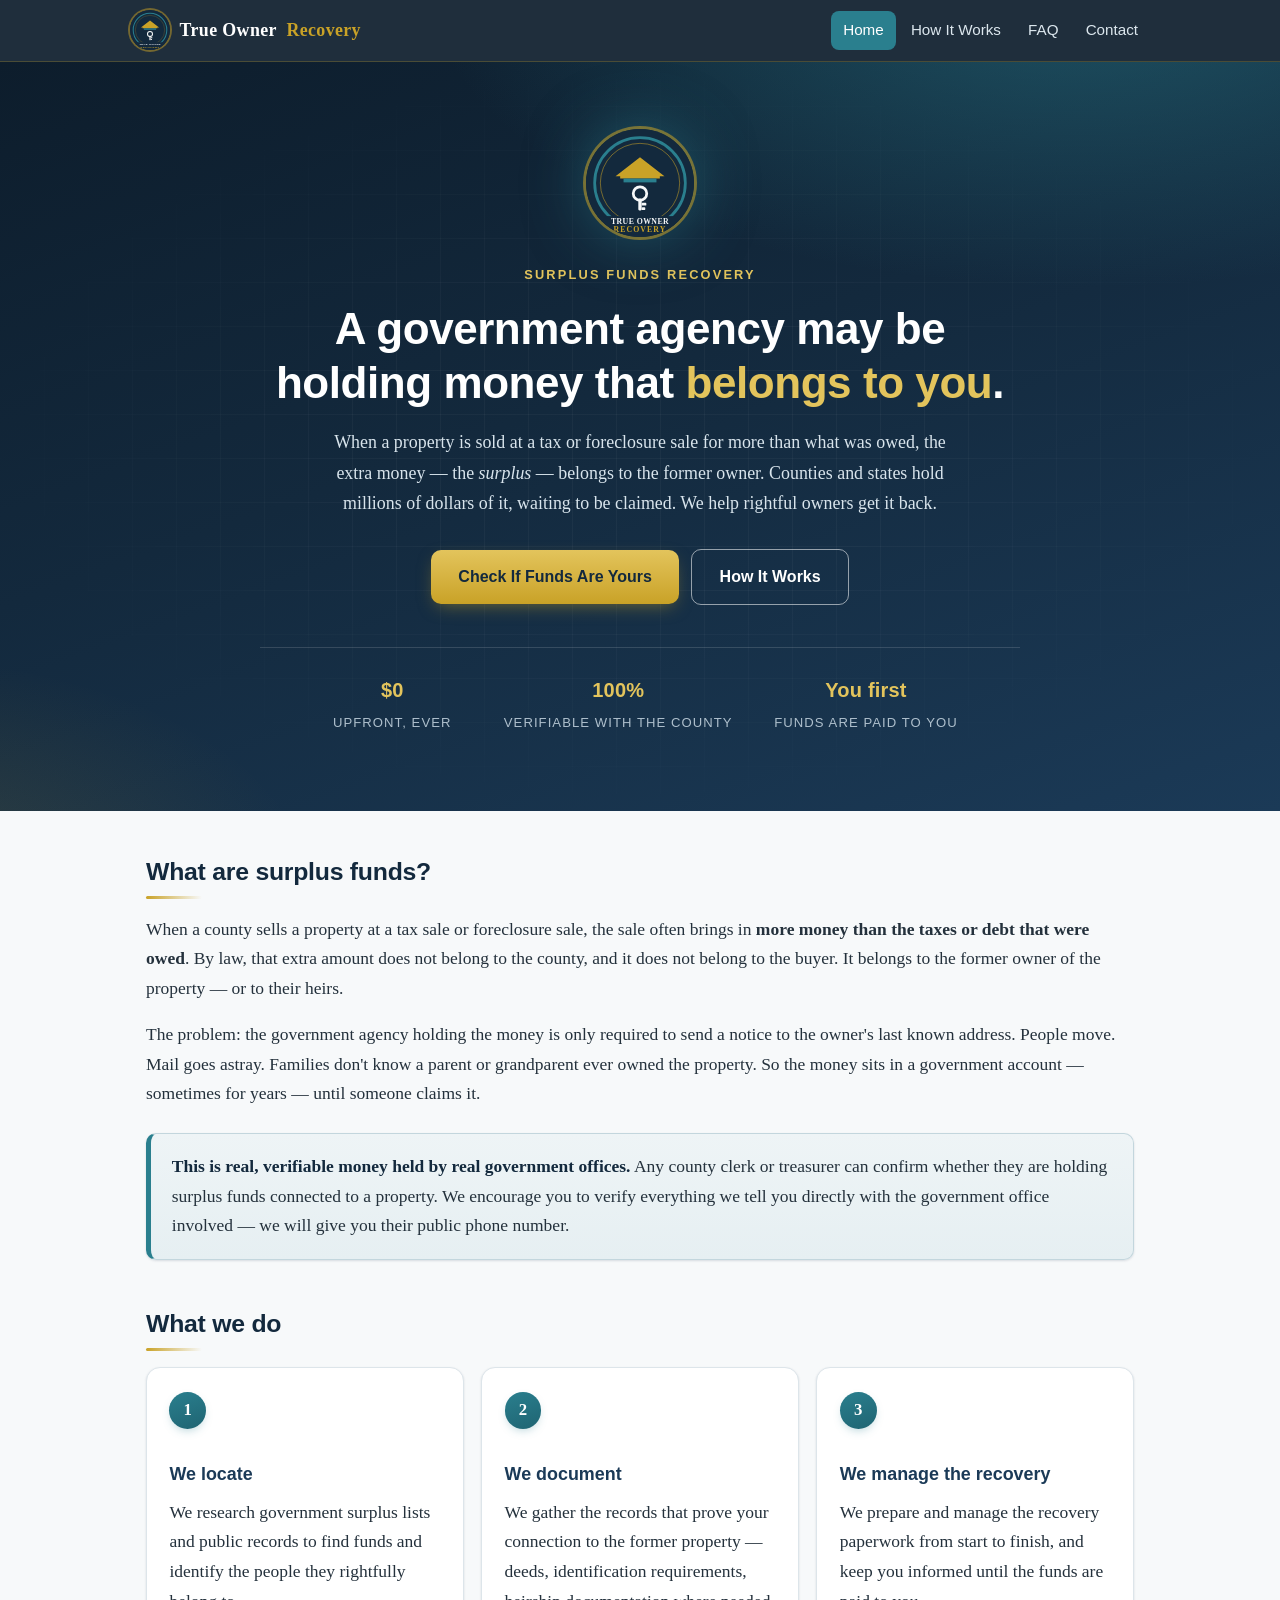
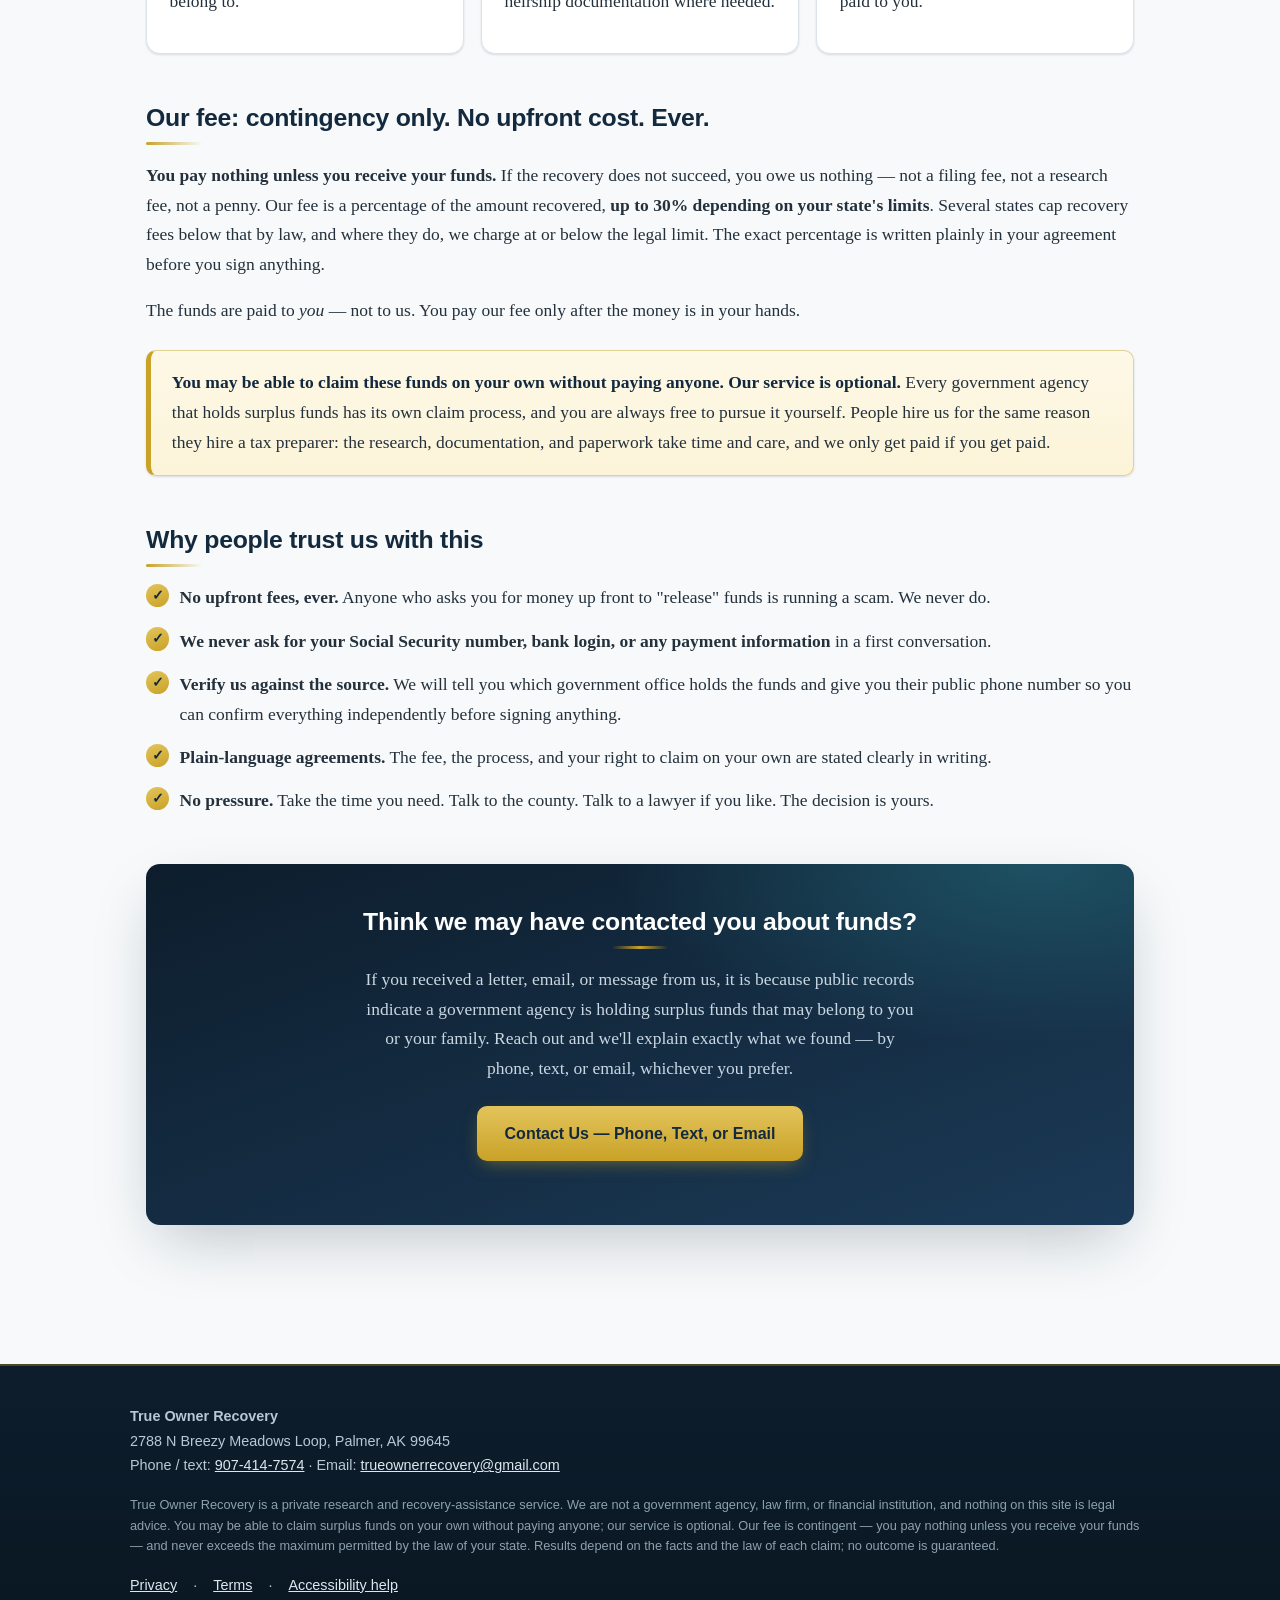
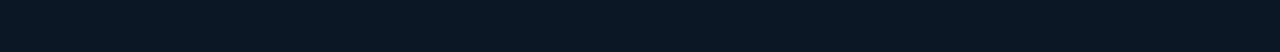
==== commit 2e5cbe1b: "Add site privacy terms and additive accessibility; preserve fee copy" ====
--- a/index.html
+++ b/index.html
@@ -8,8 +8,10 @@
 <link rel="icon" type="image/svg+xml" href="assets/logo.svg">
 <meta name="theme-color" content="#13293d">
 <link rel="stylesheet" href="styles.css">
+<link rel="stylesheet" href="compliance.css">
 </head>
 <body>
+<a class="skip-link" href="#main-content">Skip to main content</a>
 
 <header class="site">
   <div class="nav-inner">
@@ -42,7 +44,7 @@
   </div>
 </div>
 
-<main>
+<main id="main-content">
   <section>
     <h2>What are surplus funds?</h2>
     <p>When a county sells a property at a tax sale or foreclosure sale, the sale often
@@ -149,6 +151,7 @@
       is guaranteed.
     </p>
   </div>
+<nav aria-label="Policies"><a href="privacy.html">Privacy</a> · <a href="terms.html">Terms</a> · <a href="contact.html">Accessibility help</a></nav>
 </footer>
 
 <script>
--- a/compliance.css
+++ b/compliance.css
@@ -0,0 +1,6 @@
+/* Additive accessibility and policy navigation; original design retained. */
+:focus-visible{outline:3px solid #b36b00;outline-offset:4px}
+header :focus-visible,footer :focus-visible,.hero :focus-visible{outline-color:#ffe28a}
+.skip-link{position:fixed;left:1rem;top:-8rem;z-index:1000;background:#fff;color:#13293d;padding:.7rem}
+.skip-link:focus{top:.5rem}footer nav{max-width:1020px;margin:1rem auto;display:flex;gap:1rem;flex-wrap:wrap}
+@media(prefers-reduced-motion:reduce){html{scroll-behavior:auto}*,*::before,*::after{animation:none!important;transition:none!important}.reveal{opacity:1!important;transform:none!important}}
